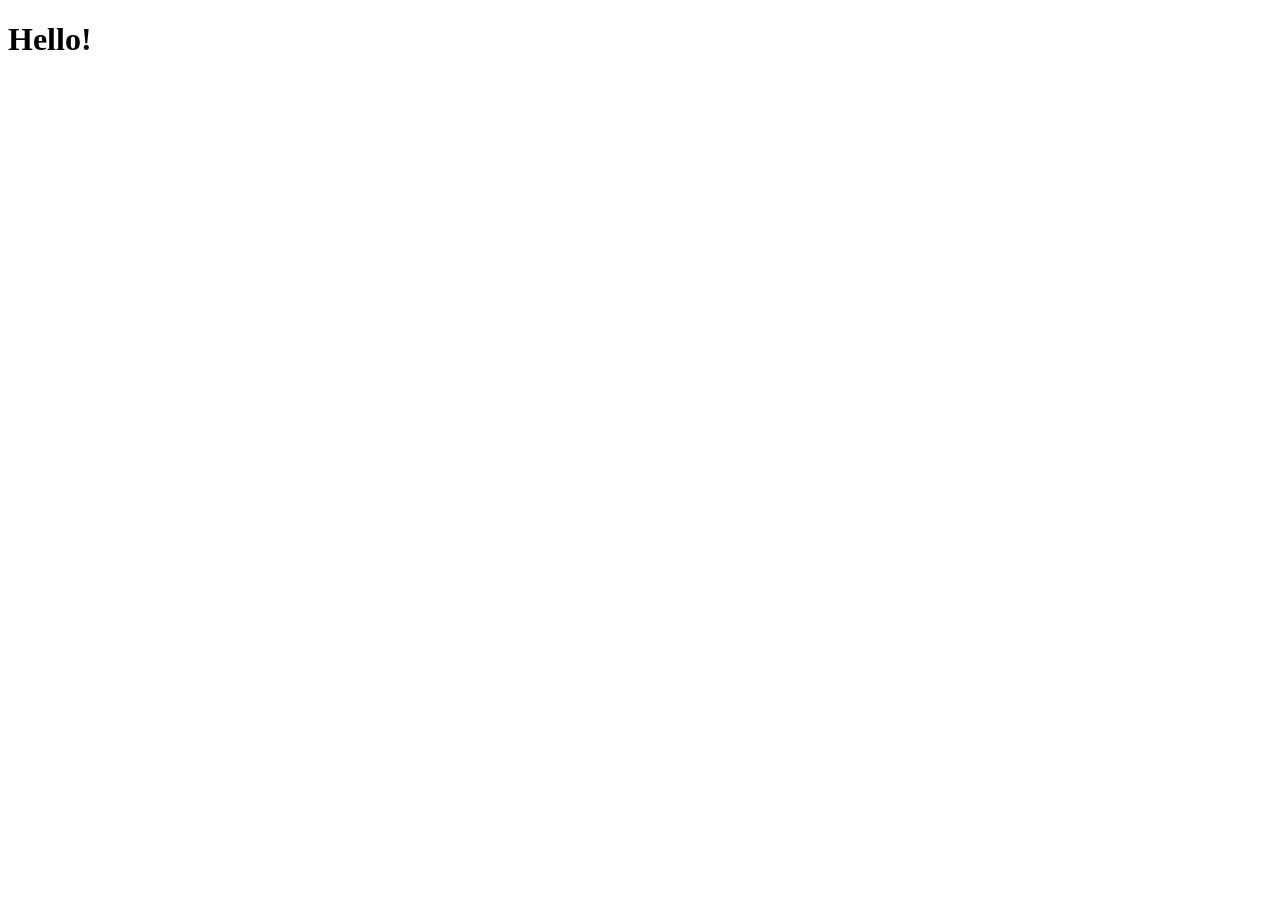
==== index.html @ f51b6479 "First commit added index.html" ====
<!DOCTYPE html>
<html leng="en">
    <head>
        <meta charset="utf-8">
        <title>Caroline !</title>
        <meta name="description" content="">
        <meta name="viewport" content="width=device-width, initial-scale=1">
    </head>
    <body>
        <h1> Hello! </h1>
        
    </body>
</html>
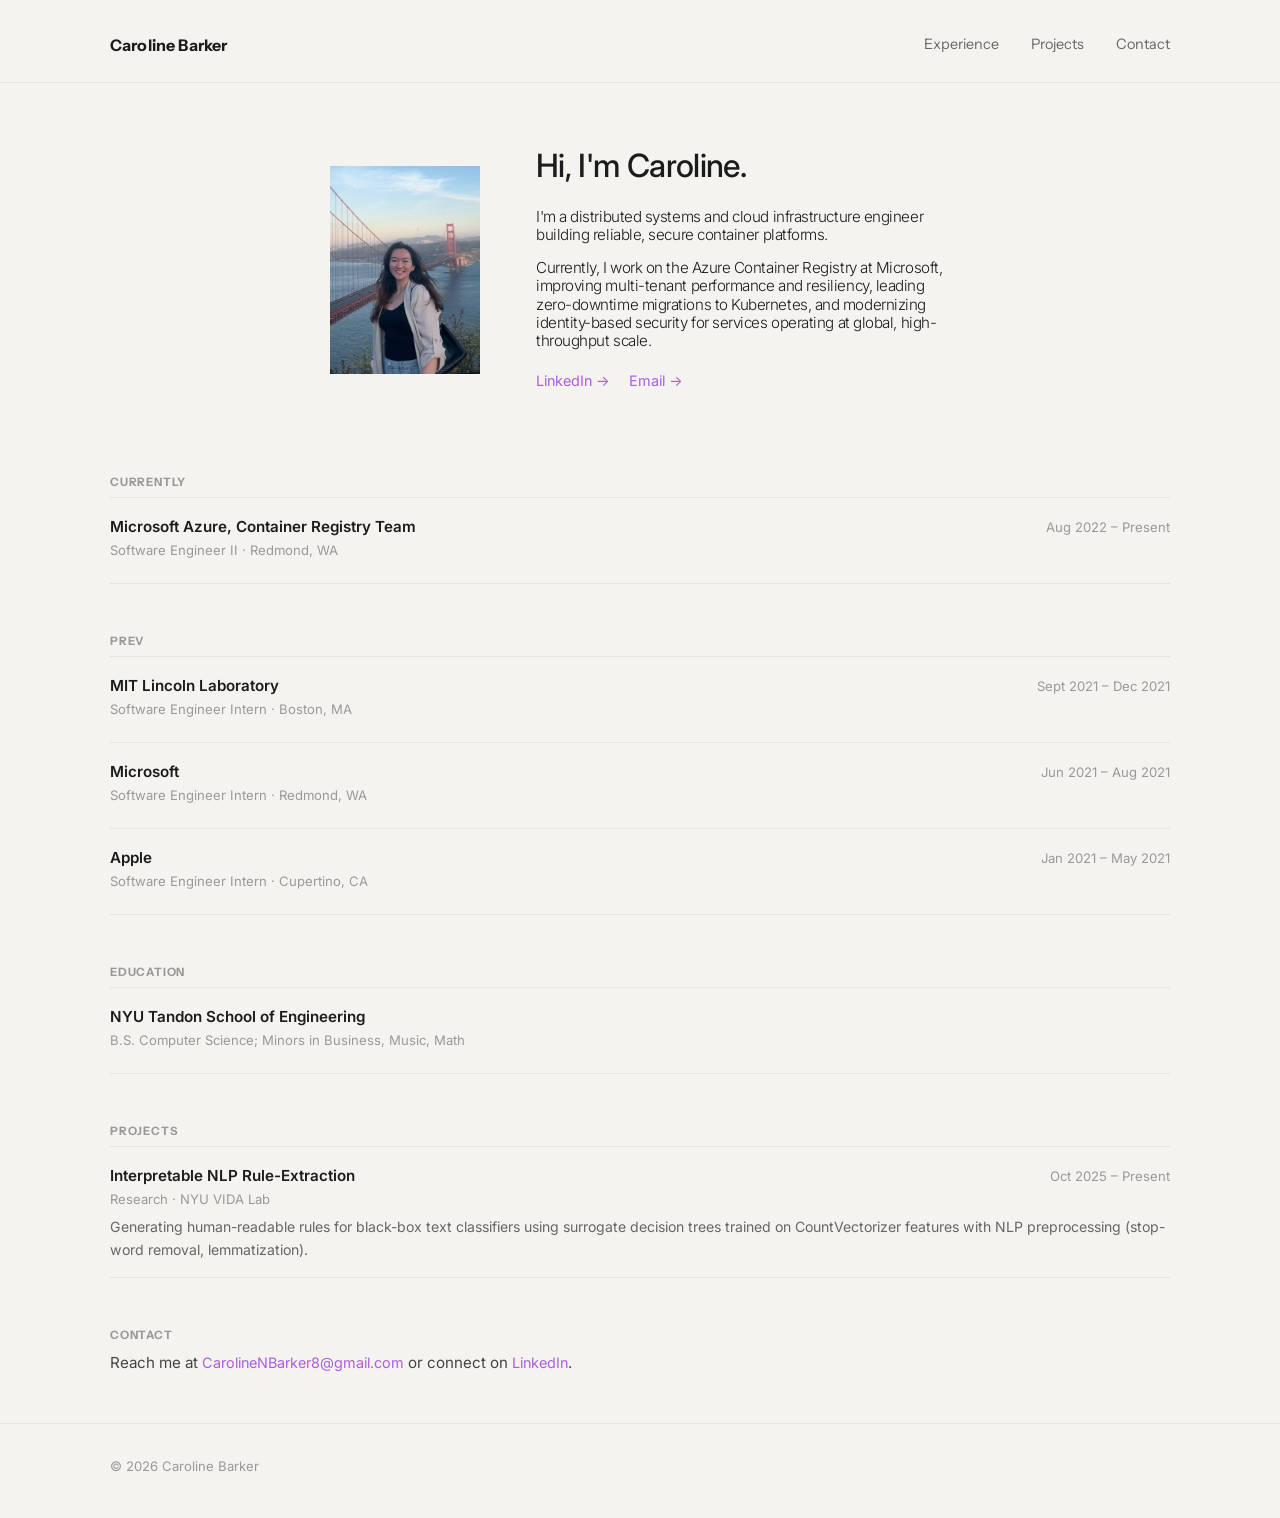
==== commit 1b325263: "cool visuals" ====
--- a/index.html
+++ b/index.html
@@ -1,13 +1,142 @@
 <!DOCTYPE html>
-<html leng="en">
-    <head>
-        <meta charset="utf-8">
-        <title>Caroline !</title>
-        <meta name="description" content="">
-        <meta name="viewport" content="width=device-width, initial-scale=1">
-    </head>
-    <body>
-        <h1> Hello! </h1>
-        
-    </body>
-</html>+<html lang="en">
+  <head>
+    <meta charset="utf-8">
+    <meta name="viewport" content="width=device-width, initial-scale=1">
+    <title>Caroline Barker | Software Engineer</title>
+    <meta name="description" content="Caroline Barker — Software Engineer at Microsoft Azure. NYU CS grad with experience across distributed systems, cloud infrastructure, and full-stack development.">
+    <link rel="preconnect" href="https://fonts.googleapis.com">
+    <link rel="preconnect" href="https://fonts.gstatic.com" crossorigin>
+    <link rel="stylesheet" href="https://fonts.googleapis.com/css2?family=Instrument+Sans:wght@400;600;700&family=Instrument+Serif:ital@1&family=Inter:wght@300;400;500&display=swap">
+    <link rel="stylesheet" href="assets/css/site.css">
+  </head>
+  <body class="home-page">
+    <header class="home-header">
+      <div class="home-container home-nav">
+        <a class="home-brand" href="/">Caroline Barker</a>
+        <nav class="home-nav-links" aria-label="Primary">
+          <a href="#experience">Experience</a>
+          <a href="#projects">Projects</a>
+          <a href="#contact">Contact</a>
+        </nav>
+      </div>
+    </header>
+
+    <main class="home-container">
+
+      <section class="h-intro" id="about">
+        <div class="h-photo">
+          <img src="assets/img/caroline.jpg" alt="Caroline Barker">
+        </div>
+        <div class="h-text">
+          <h1>Hi, I'm Caroline.</h1>
+          
+          <!-- <p class="h-tagline">Software Engineer @ Microsoft Azure</p> -->
+          <p> I'm a distributed systems and cloud infrastructure engineer building reliable, secure container platforms. </p>
+          <p> Currently, I work on the Azure Container Registry at Microsoft, improving multi-tenant performance and resiliency, leading zero-downtime migrations to Kubernetes, and modernizing identity-based security for services operating at global, high-throughput scale.</p>
+          <!-- <p> I studied Computer Science at NYU and have interned at Apple Maps and MIT Lincoln Laboratory. Outside of infrastructure work, I enjoy building creative web projects and doing NLP research.</p> -->
+          <div class="h-links">
+            <a class="h-link" href="https://linkedin.com/in/CarolineNBarker" target="_blank" rel="noopener">LinkedIn &rarr;</a>
+            <a class="h-link" href="mailto:CarolineNBarker8@gmail.com">Email &rarr;</a>
+          </div>
+        </div>
+      </section>
+
+      <section class="h-section" id="experience">
+        <h2 class="h-section-title">Currently</h2>
+        <div class="h-work-list">
+
+          <div class="h-work-item">
+            <div class="h-work-row">
+              <span class="h-work-name">Microsoft Azure, Container Registry Team</span>
+              <span class="h-work-year">Aug 2022 &ndash; Present</span>
+            </div>
+            <p class="h-work-role">Software Engineer II &middot; Redmond, WA</p>
+            <!-- <p class="h-work-desc">Led design and delivery across three major initiatives: multi-tenant queue contention mitigation (55–70% lag reduction), identity-based auth modernization for Artifact Cache, and zero-downtime VMSS → AKS replatforming with KEDA autoscaling. Coordinated production releases to 70+ global regions.</p> -->
+          </div>
+
+        </div>
+      </section>
+
+        <section class="h-section" id="experience">
+          <h2 class="h-section-title">Prev</h2>
+          <div class="h-work-list">
+
+          <div class="h-work-item">
+            <div class="h-work-row">
+              <span class="h-work-name">MIT Lincoln Laboratory</span>
+              <span class="h-work-year">Sept 2021 &ndash; Dec 2021</span>
+            </div>
+            <p class="h-work-role">Software Engineer Intern &middot; Boston, MA</p>
+            <!-- <p class="h-work-desc">Containerized services and load tested microservices for cloud deployment. Implemented edge-to-cloud migration for cybersecurity and zero trust architectures used in ML and large-scale data analytics.</p> -->
+          </div>
+
+          <div class="h-work-item">
+            <div class="h-work-row">
+              <span class="h-work-name">Microsoft </span>
+              <span class="h-work-year">Jun 2021 &ndash; Aug 2021</span>
+            </div>
+            <p class="h-work-role">Software Engineer Intern &middot; Redmond, WA</p>
+          </div>
+
+          <div class="h-work-item">
+            <div class="h-work-row">
+              <span class="h-work-name">Apple </span>
+              <span class="h-work-year">Jan 2021 &ndash; May 2021</span>
+            </div>
+            <p class="h-work-role">Software Engineer Intern &middot; Cupertino, CA</p>
+            <!-- <p class="h-work-desc">Reduced Kubernetes compute costs by up to 35% by building a full-stack internal tool with a cluster configuration recommendation model. Built a Tableau observability dashboard backed by a continuous ETL pipeline.</p> -->
+          </div>
+
+        </div>
+      </section>
+
+      <section class="h-section" id="projects">
+        <h2 class="h-section-title">Education</h2>
+        <div class="h-work-list">
+
+          <div class="h-work-item">
+            <div class="h-work-row">
+              <span class="h-work-name">NYU Tandon School of Engineering</span>
+            </div>
+            <p class="h-work-role">B.S. Computer Science; Minors in Business, Music, Math</p>
+          </div>
+
+        </div>
+      </section>
+
+      <section class="h-section" id="projects">
+        <h2 class="h-section-title">Projects</h2>
+        <div class="h-work-list">
+
+          <div class="h-work-item">
+            <div class="h-work-row">
+              <span class="h-work-name">Interpretable NLP Rule-Extraction</span>
+              <span class="h-work-year">Oct 2025 &ndash; Present</span>
+            </div>
+            <p class="h-work-role">Research &middot; NYU VIDA Lab</p>
+            <p class="h-work-desc">Generating human-readable rules for black-box text classifiers using surrogate decision trees trained on CountVectorizer features with NLP preprocessing (stop-word removal, lemmatization).</p>
+          </div>
+
+        </div>
+      </section>
+
+      <section class="h-section" id="contact">
+        <h2 class="h-section-title">Contact</h2>
+        <p class="h-contact-text">
+          Reach me at <a class="h-link" href="mailto:CarolineNBarker8@gmail.com">CarolineNBarker8@gmail.com</a>
+          or connect on <a class="h-link" href="https://linkedin.com/in/CarolineNBarker" target="_blank" rel="noopener">LinkedIn</a>.
+        </p>
+      </section>
+
+    </main>
+
+    <footer class="home-footer">
+      <div class="home-container">
+        <span>&copy; <span id="current-year"></span> Caroline Barker</span>
+      </div>
+    </footer>
+
+    <script src="assets/js/home.js"></script>
+  </body>
+</html>
--- a/assets/css/site.css
+++ b/assets/css/site.css
@@ -0,0 +1,253 @@
+:root {
+  --bg-soft: #f8f6ff;
+  --bg-pink: #ffeef8;
+  --bg-purple: #efe7ff;
+  --ink: #2f2842;
+  --ink-soft: #5f5576;
+  --card: rgba(255, 255, 255, 0.92);
+  --line: #e6d9f5;
+  --accent: #ac5ddf;
+  --accent-strong: #8d46c2;
+  --pink: #f57db4;
+  --mint: #8dd9cc;
+  --shadow: 0 8px 22px rgba(93, 55, 120, 0.13);
+  --radius: 14px;
+  --theme-bg-a: #fff8fc;
+  --theme-bg-b: #efe7ff;
+}
+
+* { box-sizing: border-box; }
+html, body { margin: 0; padding: 0; }
+
+body {
+  color: var(--ink);
+  font-family: "Segoe UI", "Trebuchet MS", sans-serif;
+  font-size: 14px;
+  background:
+    radial-gradient(circle at 12% 12%, #fff8fc 0, #fff8fc 20%, transparent 21%),
+    radial-gradient(circle at 88% 15%, #f3ebff 0, #f3ebff 20%, transparent 21%),
+    linear-gradient(145deg, var(--bg-soft), var(--bg-pink), var(--bg-purple));
+  min-height: 100vh;
+}
+
+a { color: inherit; }
+
+.sr-only {
+  position: absolute; width: 1px; height: 1px; margin: -1px;
+  border: 0; padding: 0; white-space: nowrap;
+  clip-path: inset(50%); clip: rect(0 0 0 0); overflow: hidden;
+}
+
+/* ── Shared buttons ── */
+.pill-btn {
+  border: none; border-radius: 999px; padding: 0.6rem 1rem;
+  background: linear-gradient(140deg, var(--pink), var(--accent));
+  color: #fff; cursor: pointer; font-weight: 700;
+  text-decoration: none; display: inline-flex; align-items: center;
+  justify-content: center; gap: 0.4rem;
+}
+.pill-btn:hover { transform: translateY(-1px); }
+.pill-btn.secondary {
+  background: #fff; color: var(--accent-strong); border: 1px solid var(--line);
+}
+
+/* Small toolbar button */
+.tb, .icon-btn, .tab {
+  border: 1px solid var(--line); border-radius: 8px; padding: 0.35rem 0.6rem;
+  background: #fff; color: var(--ink-soft); cursor: pointer;
+  font-size: 0.82rem; font-weight: 600; white-space: nowrap;
+  display: inline-flex; align-items: center; gap: 0.25rem;
+}
+.tb:hover, .icon-btn:hover, .tab:hover { background: #f8f0ff; }
+.tb.active, .tab.active {
+  background: linear-gradient(140deg, var(--pink), var(--accent));
+  color: #fff; border-color: transparent;
+}
+.tb.danger { color: #c44; border-color: #e8b8b8; }
+.icon-btn { font-size: 1rem; padding: 0.3rem 0.5rem; }
+.file-label { position: relative; overflow: hidden; }
+.file-label input[type="file"] {
+  position: absolute; inset: 0; opacity: 0; cursor: pointer;
+}
+
+/* ── Home page ── */
+.home-page {
+  background: #f5f3f0;
+  color: #1c1c1c;
+  font-family: "Inter", system-ui, sans-serif;
+  font-size: 15px;
+  line-height: 1.65;
+}
+
+.home-container {
+  width: min(1060px, calc(100vw - 4rem));
+  margin: 0 auto;
+}
+
+/* Nav */
+.home-header {
+  padding: 2rem 0 1.5rem;
+  border-bottom: 1px solid #e8e4de;
+  margin-bottom: 4rem;
+}
+.home-nav {
+  display: flex;
+  justify-content: space-between;
+  align-items: center;
+}
+.home-brand {
+  font-family: "Instrument Sans", system-ui, sans-serif;
+  font-weight: 700;
+  font-size: 1rem;
+  letter-spacing: 0.01em;
+  text-decoration: none;
+  color: #1c1c1c;
+}
+.home-nav-links {
+  display: flex;
+  gap: 2rem;
+  font-family: "Instrument Sans", system-ui, sans-serif;
+}
+.home-nav-links a {
+  color: #666;
+  text-decoration: none;
+  font-size: 0.9rem;
+}
+.home-nav-links a:hover { color: #1c1c1c; }
+
+/* Intro */
+.h-intro {
+  display: flex;
+  gap: 3.5rem;
+  align-items: center;
+  margin-bottom: 5rem;
+  max-width: 620px;
+  margin-left: auto;
+  margin-right: auto;
+}
+.h-photo {
+  flex-shrink: 0;
+}
+.h-photo img,
+.h-photo-placeholder {
+  width: 150px;
+  height: auto;
+  display: block;
+}
+.h-photo-placeholder {
+  background: #f6f4f0;
+}
+.h-text h1 {
+  font-style: normal;
+  font-weight: 500;
+  margin: 0 0 1.4rem;
+  font-size: 2rem;
+  letter-spacing: -0.02em;
+  line-height: 1.2;
+}
+.h-tagline {
+  font-family: "Instrument Sans", system-ui, sans-serif;
+  color: #666;
+  margin: 0 0 1.2rem;
+  font-size: 0.9rem;
+  letter-spacing: 0.01em;
+}
+.h-text p {
+  font-family: "Inter", system-ui, sans-serif;
+  font-weight: 300;
+  letter-spacing: -0.03em;
+  line-height: 1.2;
+  color: #1c1c1c;
+  margin: 0 0 0.9rem;
+  font-size: 0.95rem;
+}
+.h-link {
+  color: var(--accent);
+  text-decoration: none;
+  font-size: 0.9rem;
+}
+.h-link:hover { text-decoration: underline; }
+
+/* Work section */
+.h-section {
+  margin-bottom: 3rem;
+}
+.h-section-title {
+  font-family: "Instrument Sans", system-ui, sans-serif;
+  font-size: 0.72rem;
+  font-weight: 700;
+  letter-spacing: 0.07em;
+  text-transform: uppercase;
+  color: #999;
+  margin: 0 0 0.3rem;
+}
+.h-work-list {
+  display: flex;
+  flex-direction: column;
+  gap: 0;
+}
+.h-work-item {
+  padding: 1.0rem 0;
+  border-top: 1px solid #e8e4de;
+}
+.h-work-item:last-child { border-bottom: 1px solid #e8e4de; }
+.h-work-row {
+  display: flex;
+  justify-content: space-between;
+  align-items: baseline;
+  gap: 1rem;
+  margin-bottom: 0.05rem;
+}
+.h-work-name {
+  font-weight: 600;
+  font-size: 0.95rem;
+  color: #1c1c1c;
+  text-decoration: none;
+}
+a.h-work-name:hover { color: var(--accent); }
+.h-work-year {
+  font-size: 0.82rem;
+  color: #999;
+  white-space: nowrap;
+}
+.h-work-role {
+  font-size: 0.82rem;
+  color: #999;
+  margin: 0 0 0.35rem;
+}
+.h-work-desc {
+  font-size: 0.88rem;
+  color: #666;
+  margin: 0;
+  line-height: 1.6;
+}
+.h-links {
+  display: flex;
+  flex-wrap: wrap;
+  gap: 1.2rem;
+  margin-top: 1.2rem;
+}
+
+/* Contact */
+.h-contact-text {
+  font-size: 0.95rem;
+  color: #444;
+  margin: 0;
+}
+
+/* Footer */
+.home-footer {
+  padding: 2rem 0 2.5rem;
+  border-top: 1px solid #e8e4de;
+  margin-top: 2rem;
+  color: #999;
+  font-size: 0.82rem;
+}
+
+/* Responsive */
+@media (max-width: 600px) {
+  .h-intro { flex-direction: column; gap: 2rem; }
+  .h-photo img, .h-photo-placeholder { width: 100%; height: 220px; }
+  .home-header { margin-bottom: 2.5rem; }
+}
+
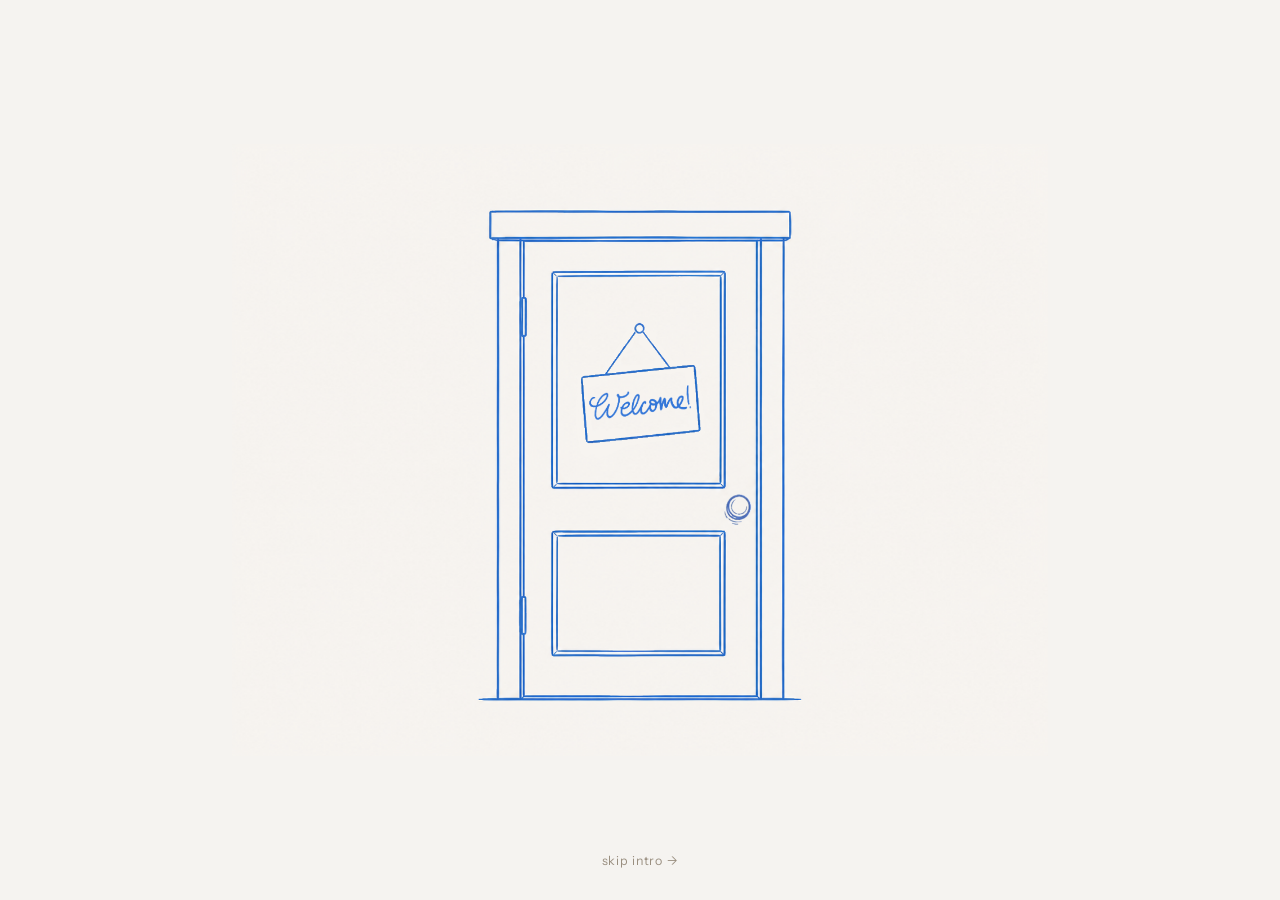
==== commit 0313cc19: "add more nav" ====
--- a/index.html
+++ b/index.html
@@ -3,140 +3,204 @@
   <head>
     <meta charset="utf-8">
     <meta name="viewport" content="width=device-width, initial-scale=1">
-    <title>Caroline Barker | Software Engineer</title>
-    <meta name="description" content="Caroline Barker — Software Engineer at Microsoft Azure. NYU CS grad with experience across distributed systems, cloud infrastructure, and full-stack development.">
+    <title>☕ Caroline Barker</title>
     <link rel="preconnect" href="https://fonts.googleapis.com">
     <link rel="preconnect" href="https://fonts.gstatic.com" crossorigin>
-    <link rel="stylesheet" href="https://fonts.googleapis.com/css2?family=Instrument+Sans:wght@400;600;700&family=Instrument+Serif:ital@1&family=Inter:wght@300;400;500&display=swap">
-    <link rel="stylesheet" href="assets/css/site.css">
+    <link rel="stylesheet" href="https://fonts.googleapis.com/css2?family=Instrument+Sans:ital,wght@0,600;1,400&display=swap">
+    <style>
+      *, *::before, *::after { box-sizing: border-box; margin: 0; padding: 0; }
+
+      html, body {
+        width: 100%; height: 100%;
+        overflow: hidden;
+        background: #f5f3f0;
+      }
+
+      /* ── Scene ── */
+      .scene {
+        width: 100%; height: 100%;
+        display: flex;
+        align-items: center;
+        justify-content: center;
+        transition: opacity 0.7s ease;
+      }
+      .scene.fade-out { opacity: 0; pointer-events: none; }
+
+      /* ── Door container ─ all layers share the same footprint ── */
+      .door-scene {
+        position: relative;
+        display: inline-block;
+        height: 68vh;
+        cursor: default;
+        outline: none;
+      }
+
+      /* ── Doorknob hit area ── */
+      .doorknob-hit {
+        position: absolute;
+        top: 55%;
+        left: 60%;
+        width: 5%;
+        height: 8%;
+        cursor: pointer;
+        border-radius: 50%;
+        z-index: 10;
+      }
+      /* All images are sized identically so overlays register */
+      .door-scene img {
+        display: block;
+        height: 68vh;
+        width: auto;
+      }
+      .layer {
+        position: absolute;
+        top: 0; left: 0;
+        height: 68vh;
+        width: auto;
+      }
+
+      /* closed door is the base */
+      .door-closed { opacity: 1; transition: opacity 0.45s ease; }
+      /* opened door fades in on click */
+      .door-opened { opacity: 0; transition: opacity 0.45s ease; }
+
+      /* ── Doorknob overlay ── */
+      .doorknob {
+        position: absolute;
+        top: 57%;
+        left: 60%;
+        width: 4% !important;
+        height: auto !important;
+        transform-origin: center center;
+        pointer-events: none;
+      }
+      .doorknob {
+        animation: knob-wiggle 1.3s ease-in-out 1.5s infinite both;
+      }
+      /* Decisive turn on click */
+      .doorknob.turning {
+        animation: knob-turn 0.45s ease-in-out forwards !important;
+      }
+
+      @keyframes knob-wiggle {
+        0%, 100% { transform: rotate(0deg); }
+        30%       { transform: rotate(16deg); }
+        70%       { transform: rotate(-10deg); }
+      }
+      @keyframes knob-turn {
+        0%   { transform: rotate(0deg); }
+        40%  { transform: rotate(30deg); }
+        75%  { transform: rotate(-6deg); }
+        100% { transform: rotate(0deg); }
+      }
+
+
+
+      /* ── Sign flip & swing ── */
+      .sign-wrap {
+        position: absolute;
+        top: 0; left: 0;
+        height: 68vh;
+        width: auto;
+        transition: opacity 0.45s ease;
+        pointer-events: none;
+      }
+      .sign-face {
+        display: block;
+        position: absolute;
+        top: 0; left: 0;
+        height: 68vh;
+        width: auto;
+      }
+      .sign-empty {
+        animation: sign-flip-out 0.35s ease-in 0.8s both;
+      }
+      .sign-welcome {
+        animation: sign-flip-in 0.35s ease-out 1.15s both;
+      }
+      @keyframes sign-flip-out {
+        from { transform: scaleX(1); }
+        to   { transform: scaleX(0); }
+      }
+      @keyframes sign-flip-in {
+        from { transform: scaleX(0); }
+        to   { transform: scaleX(1); }
+      }
+      /* ── Skip link ── */
+      .skip {
+        position: fixed;
+        bottom: 2rem;
+        left: 50%;
+        transform: translateX(-50%);
+        font-family: "Instrument Sans", system-ui, sans-serif;
+        font-size: 0.78rem;
+        color: #9a8f80;
+        letter-spacing: 0.06em;
+        text-decoration: none;
+      }
+      .skip:hover { color: #5a5248; }
+    </style>
   </head>
-  <body class="home-page">
-    <header class="home-header">
-      <div class="home-container home-nav">
-        <a class="home-brand" href="/">Caroline Barker</a>
-        <nav class="home-nav-links" aria-label="Primary">
-          <a href="#experience">Experience</a>
-          <a href="#projects">Projects</a>
-          <a href="#contact">Contact</a>
-        </nav>
+  <body>
+
+    <div class="scene" id="scene">
+      <div class="door-scene" id="doorScene">
+
+        <img class="door-closed" id="doorClosed"
+             src="assets/img/empty-door-closed.png" alt="A closed door">
+
+        <img class="layer door-opened" id="doorOpened"
+             src="assets/img/door-opened.png" alt="">
+
+        <div class="sign-wrap">
+          <img class="sign-face sign-empty"   src="assets/img/empty-sign.png"   alt="">
+          <img class="sign-face sign-welcome" src="assets/img/welcome-sign.png" alt="">
+        </div>
+
+        <div class="doorknob-hit" id="doorknobHit"
+             role="button" tabindex="0"
+             aria-label="Turn the doorknob to enter"></div>
+
+        <img class="doorknob layer" id="doorknob"
+             src="assets/img/doorknob.png" alt="">
+
+
       </div>
-    </header>
-
-    <main class="home-container">
-
-      <section class="h-intro" id="about">
-        <div class="h-photo">
-          <img src="assets/img/caroline.jpg" alt="Caroline Barker">
-        </div>
-        <div class="h-text">
-          <h1>Hi, I'm Caroline.</h1>
-          
-          <!-- <p class="h-tagline">Software Engineer @ Microsoft Azure</p> -->
-          <p> I'm a distributed systems and cloud infrastructure engineer building reliable, secure container platforms. </p>
-          <p> Currently, I work on the Azure Container Registry at Microsoft, improving multi-tenant performance and resiliency, leading zero-downtime migrations to Kubernetes, and modernizing identity-based security for services operating at global, high-throughput scale.</p>
-          <!-- <p> I studied Computer Science at NYU and have interned at Apple Maps and MIT Lincoln Laboratory. Outside of infrastructure work, I enjoy building creative web projects and doing NLP research.</p> -->
-          <div class="h-links">
-            <a class="h-link" href="https://linkedin.com/in/CarolineNBarker" target="_blank" rel="noopener">LinkedIn &rarr;</a>
-            <a class="h-link" href="mailto:CarolineNBarker8@gmail.com">Email &rarr;</a>
-          </div>
-        </div>
-      </section>
-
-      <section class="h-section" id="experience">
-        <h2 class="h-section-title">Currently</h2>
-        <div class="h-work-list">
-
-          <div class="h-work-item">
-            <div class="h-work-row">
-              <span class="h-work-name">Microsoft Azure, Container Registry Team</span>
-              <span class="h-work-year">Aug 2022 &ndash; Present</span>
-            </div>
-            <p class="h-work-role">Software Engineer II &middot; Redmond, WA</p>
-            <!-- <p class="h-work-desc">Led design and delivery across three major initiatives: multi-tenant queue contention mitigation (55–70% lag reduction), identity-based auth modernization for Artifact Cache, and zero-downtime VMSS → AKS replatforming with KEDA autoscaling. Coordinated production releases to 70+ global regions.</p> -->
-          </div>
-
-        </div>
-      </section>
-
-        <section class="h-section" id="experience">
-          <h2 class="h-section-title">Prev</h2>
-          <div class="h-work-list">
-
-          <div class="h-work-item">
-            <div class="h-work-row">
-              <span class="h-work-name">MIT Lincoln Laboratory</span>
-              <span class="h-work-year">Sept 2021 &ndash; Dec 2021</span>
-            </div>
-            <p class="h-work-role">Software Engineer Intern &middot; Boston, MA</p>
-            <!-- <p class="h-work-desc">Containerized services and load tested microservices for cloud deployment. Implemented edge-to-cloud migration for cybersecurity and zero trust architectures used in ML and large-scale data analytics.</p> -->
-          </div>
-
-          <div class="h-work-item">
-            <div class="h-work-row">
-              <span class="h-work-name">Microsoft </span>
-              <span class="h-work-year">Jun 2021 &ndash; Aug 2021</span>
-            </div>
-            <p class="h-work-role">Software Engineer Intern &middot; Redmond, WA</p>
-          </div>
-
-          <div class="h-work-item">
-            <div class="h-work-row">
-              <span class="h-work-name">Apple </span>
-              <span class="h-work-year">Jan 2021 &ndash; May 2021</span>
-            </div>
-            <p class="h-work-role">Software Engineer Intern &middot; Cupertino, CA</p>
-            <!-- <p class="h-work-desc">Reduced Kubernetes compute costs by up to 35% by building a full-stack internal tool with a cluster configuration recommendation model. Built a Tableau observability dashboard backed by a continuous ETL pipeline.</p> -->
-          </div>
-
-        </div>
-      </section>
-
-      <section class="h-section" id="projects">
-        <h2 class="h-section-title">Education</h2>
-        <div class="h-work-list">
-
-          <div class="h-work-item">
-            <div class="h-work-row">
-              <span class="h-work-name">NYU Tandon School of Engineering</span>
-            </div>
-            <p class="h-work-role">B.S. Computer Science; Minors in Business, Music, Math</p>
-          </div>
-
-        </div>
-      </section>
-
-      <section class="h-section" id="projects">
-        <h2 class="h-section-title">Projects</h2>
-        <div class="h-work-list">
-
-          <div class="h-work-item">
-            <div class="h-work-row">
-              <span class="h-work-name">Interpretable NLP Rule-Extraction</span>
-              <span class="h-work-year">Oct 2025 &ndash; Present</span>
-            </div>
-            <p class="h-work-role">Research &middot; NYU VIDA Lab</p>
-            <p class="h-work-desc">Generating human-readable rules for black-box text classifiers using surrogate decision trees trained on CountVectorizer features with NLP preprocessing (stop-word removal, lemmatization).</p>
-          </div>
-
-        </div>
-      </section>
-
-      <section class="h-section" id="contact">
-        <h2 class="h-section-title">Contact</h2>
-        <p class="h-contact-text">
-          Reach me at <a class="h-link" href="mailto:CarolineNBarker8@gmail.com">CarolineNBarker8@gmail.com</a>
-          or connect on <a class="h-link" href="https://linkedin.com/in/CarolineNBarker" target="_blank" rel="noopener">LinkedIn</a>.
-        </p>
-      </section>
-
-    </main>
-
-    <footer class="home-footer">
-      <div class="home-container">
-        <span>&copy; <span id="current-year"></span> Caroline Barker</span>
-      </div>
-    </footer>
-
-    <script src="assets/js/home.js"></script>
+    </div>
+
+    <a class="skip" href="cafe-interior.html">skip intro →</a>
+
+    <script>
+      const doorknobHit = document.getElementById('doorknobHit');
+      const doorClosed  = document.getElementById('doorClosed');
+      const doorOpened  = document.getElementById('doorOpened');
+      const doorknob    = document.getElementById('doorknob');
+      const signWrap    = document.querySelector('.sign-wrap');
+      const scene       = document.getElementById('scene');
+      let clicked = false;
+
+      function openDoor() {
+        if (clicked) return;
+        clicked = true;
+
+        doorknob.classList.add('turning');
+
+        setTimeout(() => {
+          doorClosed.style.opacity = '0';
+          doorOpened.style.opacity = '1';
+          doorknob.style.opacity = '0';
+          signWrap.style.opacity = '0';
+        }, 500);
+
+        setTimeout(() => scene.classList.add('fade-out'), 1350);
+        setTimeout(() => { window.location.href = 'cafe-interior.html'; }, 2050);
+      }
+
+      doorknobHit.addEventListener('click', openDoor);
+      doorknobHit.addEventListener('keydown', e => {
+        if (e.key === 'Enter' || e.key === ' ') openDoor();
+      });
+    </script>
+
   </body>
 </html>
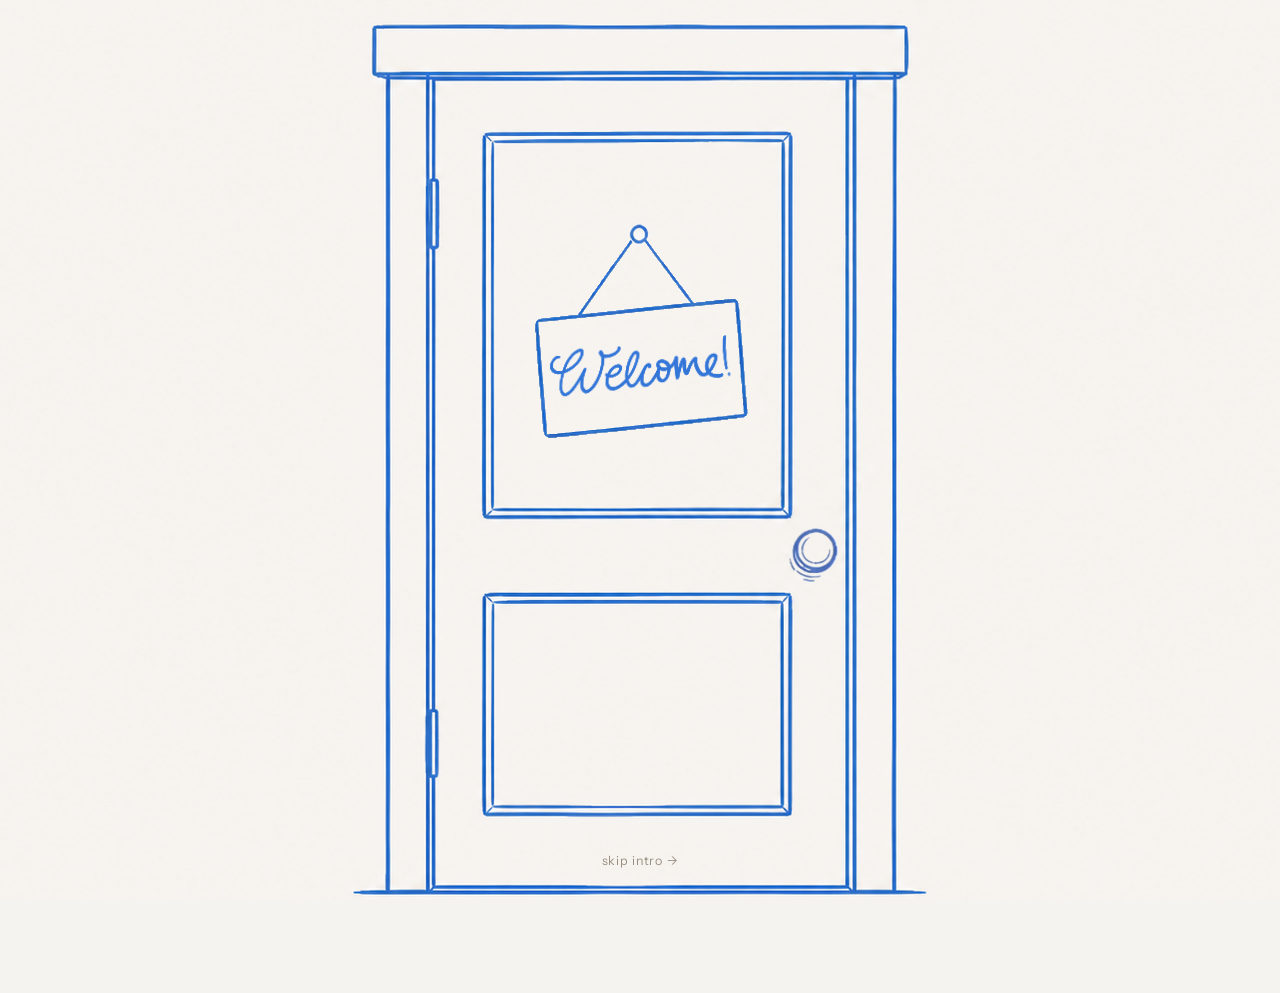
==== commit 15cdfa05: "add media sizing for different screens" ====
--- a/index.html
+++ b/index.html
@@ -10,6 +10,9 @@
     <style>
       *, *::before, *::after { box-sizing: border-box; margin: 0; padding: 0; }
 
+      :root { --door-h: var(--door-h); }
+      @media (max-width: 768px) { :root { --door-h: min(55vh, 80vw); } }
+
       html, body {
         width: 100%; height: 100%;
         overflow: hidden;
@@ -30,7 +33,7 @@
       .door-scene {
         position: relative;
         display: inline-block;
-        height: 68vh;
+        height: var(--door-h);
         cursor: default;
         outline: none;
       }
@@ -49,13 +52,13 @@
       /* All images are sized identically so overlays register */
       .door-scene img {
         display: block;
-        height: 68vh;
+        height: var(--door-h);
         width: auto;
       }
       .layer {
         position: absolute;
         top: 0; left: 0;
-        height: 68vh;
+        height: var(--door-h);
         width: auto;
       }
 
@@ -100,7 +103,7 @@
       .sign-wrap {
         position: absolute;
         top: 0; left: 0;
-        height: 68vh;
+        height: var(--door-h);
         width: auto;
         transition: opacity 0.45s ease;
         pointer-events: none;
@@ -109,7 +112,7 @@
         display: block;
         position: absolute;
         top: 0; left: 0;
-        height: 68vh;
+        height: var(--door-h);
         width: auto;
       }
       .sign-empty {
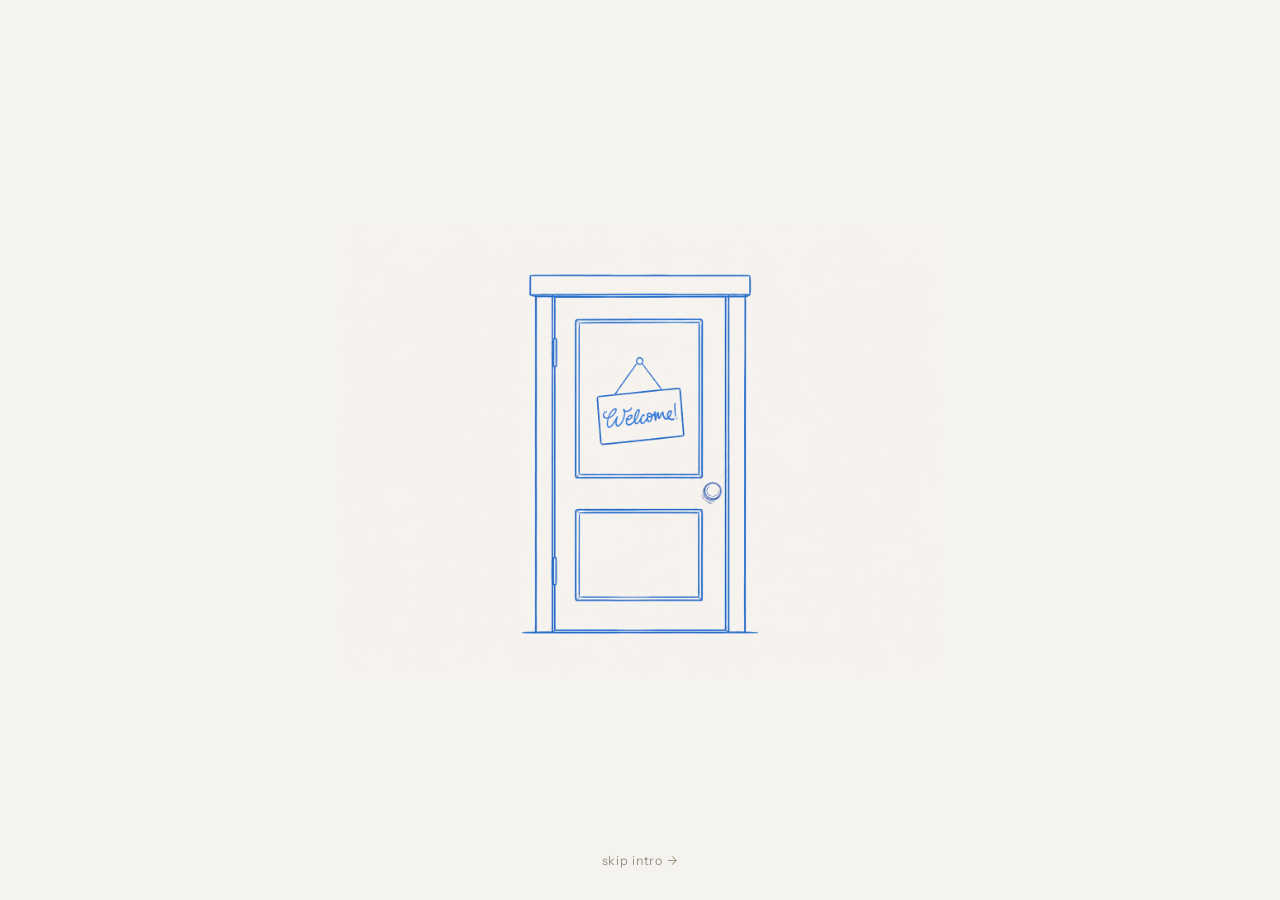
==== commit 53284a98: "general experience on page nav" ====
--- a/index.html
+++ b/index.html
@@ -3,14 +3,15 @@
   <head>
     <meta charset="utf-8">
     <meta name="viewport" content="width=device-width, initial-scale=1">
-    <title>☕ Caroline Barker</title>
+    <title>Caroline Barker</title>
+    <link rel="icon" type="image/png" href="assets/img/favicon.png">
     <link rel="preconnect" href="https://fonts.googleapis.com">
     <link rel="preconnect" href="https://fonts.gstatic.com" crossorigin>
     <link rel="stylesheet" href="https://fonts.googleapis.com/css2?family=Instrument+Sans:ital,wght@0,600;1,400&display=swap">
     <style>
       *, *::before, *::after { box-sizing: border-box; margin: 0; padding: 0; }
 
-      :root { --door-h: var(--door-h); }
+      :root { --door-h: min(63vh, 35vw); }
       @media (max-width: 768px) { :root { --door-h: min(55vh, 80vw); } }
 
       html, body {
